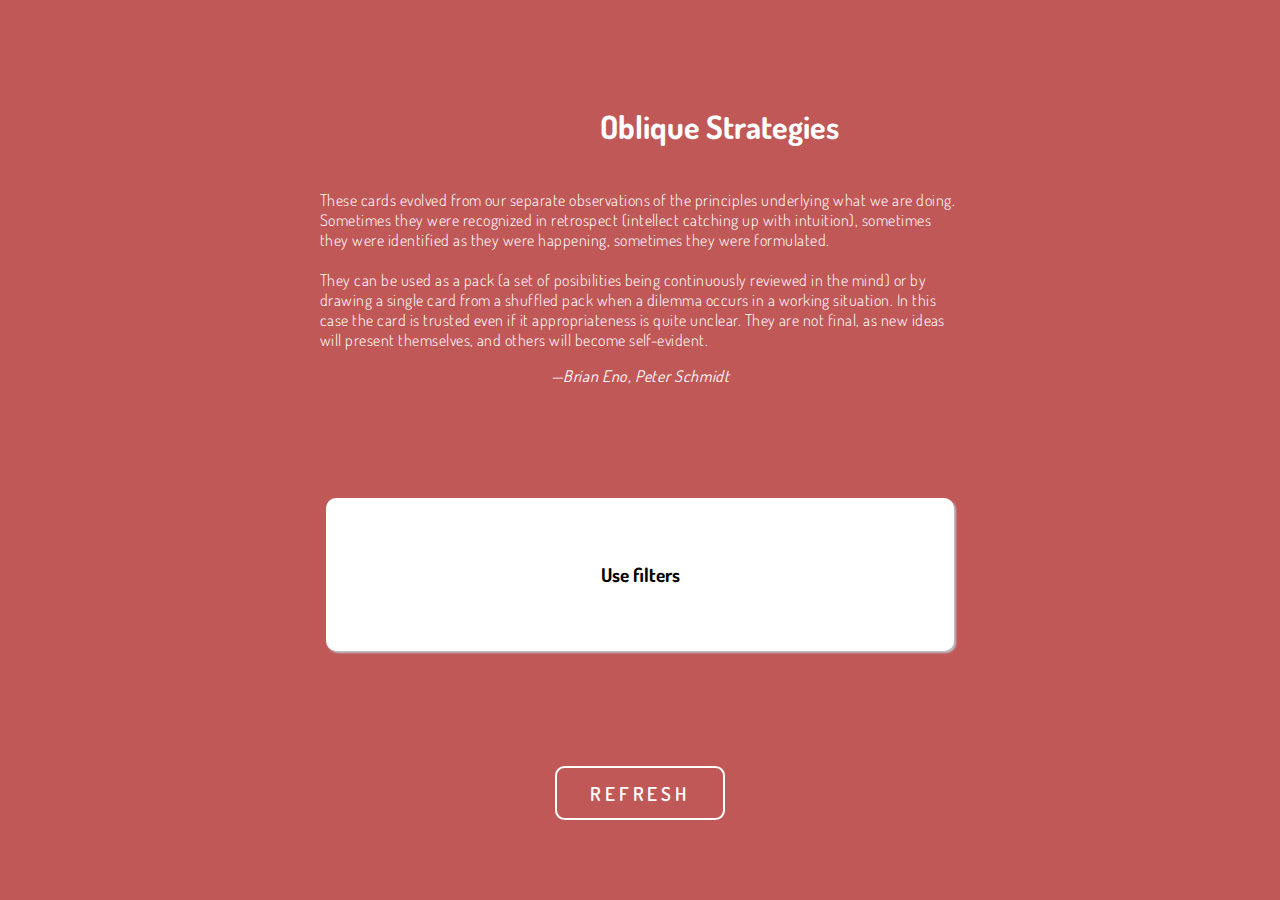
==== Oblique Strategies/index.html @ 74223ce1 "os" ====
<html>

	<head>
	
		<meta charset="UTF-8">
		
		<title>	Oblique Strategies	</title> 
        
		<link rel="stylesheet" href="style.css" />
		<link href='https://fonts.googleapis.com/css?family=Dosis:400,200,300,700,500' rel='stylesheet' type='text/css'>
		<link rel="stylesheet" type="type/css" href="animate.css">
      
	
	</head>
	
	<body>
		
		<section id="flex">
        
        <header class="animated pulse">
          
        <h2>Oblique Strategies</h2>
          
          </header>
          
          <blockquote>These cards evolved from our separate observations of the principles underlying what we are doing. Sometimes they were recognized in retrospect (intellect catching up with intuition), sometimes they were identified as they were happening, sometimes they were formulated.
            
            <br>
            <br>

          They can be used as a pack (a set of posibilities being continuously reviewed in the mind) or by drawing a single card from a shuffled pack when a dilemma occurs in a working situation. In this case the card is trusted even if it appropriateness is quite unclear. They are not final, as new ideas will present themselves, and others will become self-evident.</blockquote>

          <cite>—Brian Eno, Peter Schmidt</cite>
		
		<script>

<!-- selecting a random array item -->
					
		var selectCard = [
			
	"Abandon desire",
	"Abandon normal instructions",
	"Accept advice",
	"Adding on",
	"A line has two sides",
	"Always the first steps",
	"Ask people to work against their better judgement",
	"Ask your body",
	"Be dirty",
	"Be extravagant",
	"Be less critical",
	"Breathe more deeply",
	"Bridges -build -burn",
	"Change ambiguities to specifics",
	"Change nothing and continue consistently",
	"Change specifics to ambiguities",
	"Consider transitions",
	"Courage!",
	"Cut a vital connection",
	"Decorate, decorate",
	"Destroy nothing; destroy the most important thing",
	"Discard an axiom",
	"Disciplined self-indulgence",
	"Discover your formulas and abandon them",
	"Display your talent",
	"Distort time",
	"Do nothing for as long as possible",
	"Don’t avoid what is easy",
	"Don’t break the silence",
	"Don’t stress one thing more than another",
	"Do something boring",
	"Do something sudden, destructive and unpredictable",
	"Do the last thing first",
	"Do the words need changing?",
	"Emphasise differences",
	"Emphasise the flaws",
	"Faced with a choice, do both (From Dieter Rot.)",
	"Find a safe part and use it as an anchor",
	"Give the game away",
	"Give way to your worst impulse",
	"Go outside. Shut the door.",
	"Go to an extreme, come part way back",
	"How would someone else do it?",
	"How would you have done it?",
	"In total darkness, or in a very large room, very quietly",
	"Is it finished?",
	"Is something missing?",
	"Is the style right?",
	"It is simply a matter or work",
	"Just carry on",
	"Listen to the quiet voice",
	"Look at the order in which you do things",
	"Magnify the most difficult details",
	"Make it more sensual",
	"Make what’s perfect more human",
	"Move towards the unimportant",
	"Not building a wall; making a brick",
	"Once the search has begun, something will be found",
	"Only a part, not the whole",
	"Only one element of each kind",
	"Openly resist change",
	"Pae White’s non-blank graphic metacard",
	"Question the heroic",
	"Remember quiet evenings",
	"Remove a restriction",
	"Repetition is a form of change",
	"Retrace your steps",
	"Reverse",
	"Simple Subtraction",
	"Slow preparation, fast execution",
	"State the problem as clearly as possible",
	"Take a break",
	"Take away the important parts",
	"The inconsistency principle",
	"The most easily forgotten thing is the most important",
	"Think –inside the work -outside the work",
	"Tidy up",
	"Try faking it (From Stewart Brand.)",
	"Turn it upside down",
	"Use an old idea",
	"Use cliches",
	"Use filters",
	"Use something nearby as a model",
	"Use ‘unqualified’ people",
	"Use your own ideas",
	"Voice your suspicions",
	"Water",
	"What context would look right?",
	"What is the simplest solution?",
	"What mistakes did you make last time?",
	"What to increase? What to reduce? What to maintain?",
	"What were you really thinking about just now?",
	"What wouldn’t you do?",
	"What would your closest friend do?",
	"When is it for?",
	"Where is the edge?",
	"Which parts can be grouped?",
	"Work at a different speed",
	"Would anyone want it?",
	"Your mistake was a hidden intention",
	"Use fewer notes",
	"Use filters",
	"Use ‘unqualified’ people",
	"Water",
	"What are you really thinking about just now? Incorporate",
	"What is the reality of the situation?",
	"What mistakes did you make last time?",
	"What would your closest friend do?",
	"What wouldn’t you do?",
	"Work at a different speed",
	"You are an engineer",
	"You can only make one dot at a time",
	"You don’t have to be ashamed of using your own ideas"];
			
		var todaysCard = selectCard[Math.floor(Math.random() * 112)];
		
		document.write('<div class="card animated flipInX"><h1>' + todaysCard + '</h1></div>');

		</script>
      
          <section id="animated fadeIn">
      
      <a href="index.html" class="ghost_btn" >REFRESH</a>
      
        
          </section>
          
      </section>
			
	</body>


</html>
---- Oblique Strategies/style.css ----
body{
  margin: 0;
  padding: 0;

  font-family: 'Dosis', sans-serif;
  background-color: #C15858;

}

header{
    width: 100%;
    padding-left: 75em;
}

#flex{
  display: flex;
  align-items: center;
  justify-content: center;
  flex-direction: column;
  height: 100vh;
}
	
h1{
  font-size: 1.2em;
  align-items: center;
  justify-content: center;
    margin: 0;
	padding: 0;
	display: flex;        
}

h2{
  font-weight: 700;
    font-size: 2em;
    float: left;
  color: #fff;

}
			
.card{  
  border-radius: 10px;
  background: #fff;
  padding: 5%;
  box-shadow: 2px 2px 2px #bdc3c7;
  transform: scale(1);
  transition: all 0.3s ease-in-out;
  width: 500px;

}
		
.card:hover{
  transform: scale(1.05);
				
}

blockquote{
  width: 50%;
  color: #fff;
  font-weight: 300;
  letter-spacing: 0.03em;

}

cite{
  color:#fff;
  margin-bottom: 7em;
  letter-spacing: 0.04em;
}

a{
  align-items: center;
  justify-content: center;
  margin-top: 6em;
  display: inline-block;
  text-decoration: none;
  font-size: 1.2em;
  font-weight:600;
  color: #fff ;
  border: 2px solid #fff;
  padding: 0.65em 1.7em;
  overflow: hidden;
  border-radius: 0.5em;
  letter-spacing: 0.2em;
  transition: all 0.6s ease 0s;
  letter-spacing: 0.2em;
}

a:hover{
  background:#fff;color: #000;
 
}
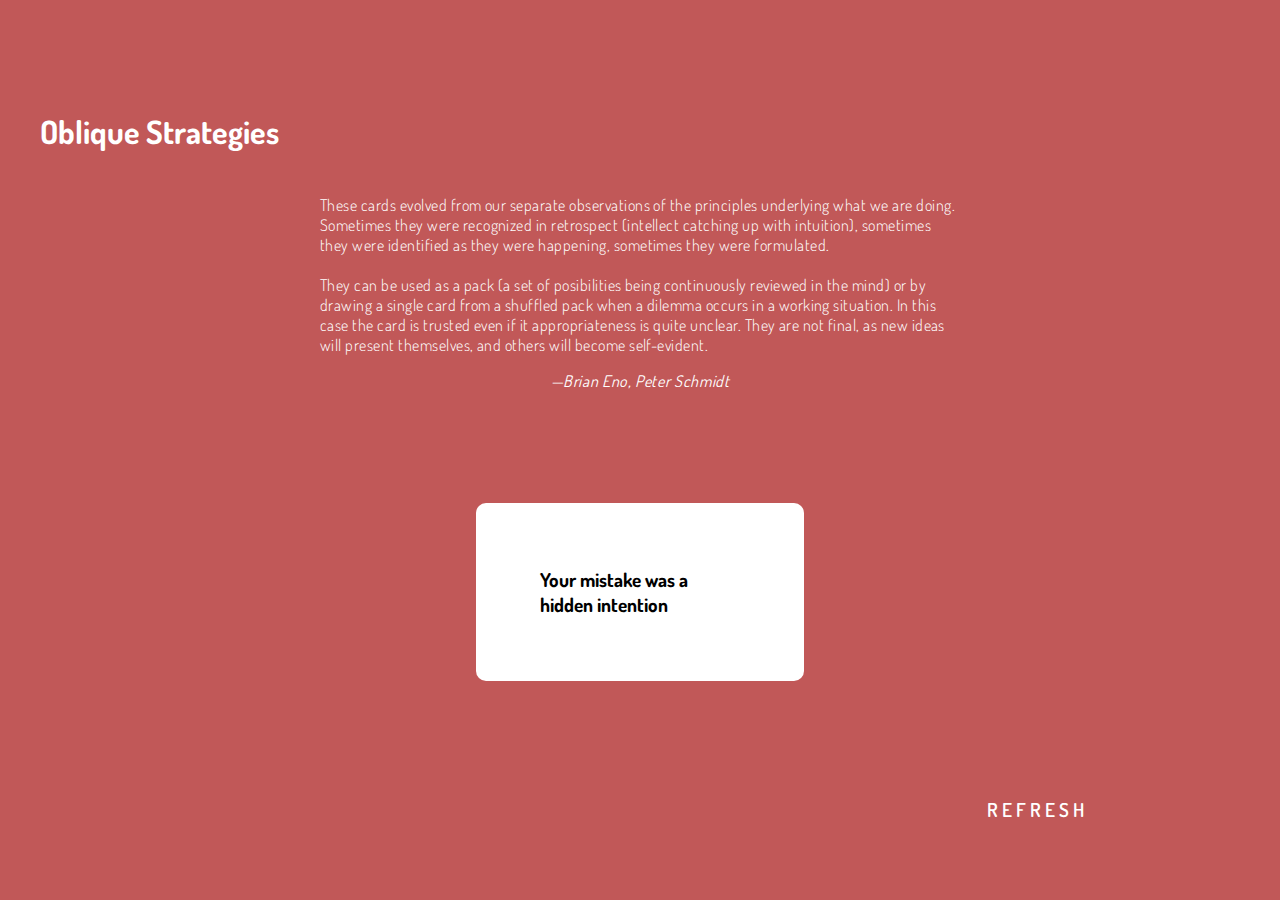
==== commit 2c9aa381: "compress" ====
--- a/Oblique Strategies/index.html
+++ b/Oblique Strategies/index.html
@@ -158,14 +158,15 @@
 
 		</script>
       
-          <section id="animated fadeIn">
+          
+      </section>
+        
+        <section id="btn" class="animated fadeIn">
       
       <a href="index.html" class="ghost_btn" >REFRESH</a>
       
         
           </section>
-          
-      </section>
 			
 	</body>
 
--- a/Oblique Strategies/style.css
+++ b/Oblique Strategies/style.css
@@ -1,91 +1 @@
-body{
-  margin: 0;
-  padding: 0;
-
-  font-family: 'Dosis', sans-serif;
-  background-color: #C15858;
-
-}
-
-header{
-    width: 100%;
-    padding-left: 75em;
-}
-
-#flex{
-  display: flex;
-  align-items: center;
-  justify-content: center;
-  flex-direction: column;
-  height: 100vh;
-}
-	
-h1{
-  font-size: 1.2em;
-  align-items: center;
-  justify-content: center;
-    margin: 0;
-	padding: 0;
-	display: flex;        
-}
-
-h2{
-  font-weight: 700;
-    font-size: 2em;
-    float: left;
-  color: #fff;
-
-}
-			
-.card{  
-  border-radius: 10px;
-  background: #fff;
-  padding: 5%;
-  box-shadow: 2px 2px 2px #bdc3c7;
-  transform: scale(1);
-  transition: all 0.3s ease-in-out;
-  width: 500px;
-
-}
-		
-.card:hover{
-  transform: scale(1.05);
-				
-}
-
-blockquote{
-  width: 50%;
-  color: #fff;
-  font-weight: 300;
-  letter-spacing: 0.03em;
-
-}
-
-cite{
-  color:#fff;
-  margin-bottom: 7em;
-  letter-spacing: 0.04em;
-}
-
-a{
-  align-items: center;
-  justify-content: center;
-  margin-top: 6em;
-  display: inline-block;
-  text-decoration: none;
-  font-size: 1.2em;
-  font-weight:600;
-  color: #fff ;
-  border: 2px solid #fff;
-  padding: 0.65em 1.7em;
-  overflow: hidden;
-  border-radius: 0.5em;
-  letter-spacing: 0.2em;
-  transition: all 0.6s ease 0s;
-  letter-spacing: 0.2em;
-}
-
-a:hover{
-  background:#fff;color: #000;
- 
-}+body{ margin: 0; padding: 0; font-family: 'Dosis', sans-serif; background-color: #C15858;}header{ width: 100%; padding-left: 5em;}#flex{ display: flex; align-items: center; justify-content: center; flex-direction: column; height: 85vh;}h1{ font-size: 1.2em; align-items: center; justify-content: center; margin: 0;padding: 0;display: flex; }h2{ font-weight: 700; font-size: 2em; float: left; color: #fff;}.card{ float: left; border-radius: 10px; background: #fff; padding: 5%; transform: scale(1); transition: all 0.3s ease-in-out; width: 200px;}.card:hover{ transform: scale(1.05);}blockquote{ width: 50%; color: #fff; font-weight: 300; letter-spacing: 0.03em;}cite{ color:#fff; margin-bottom: 7em; letter-spacing: 0.04em;}#btn{ float: right; position: relative; margin-right: 10em;}#btn a{ align-items: center; justify-content: center; margin-top: 20px; display: inline-block; text-decoration: none; font-size: 1.2em; font-weight:600; color: #fff ; padding: 0.65em 1.7em; overflow: hidden; border-radius: 0.5em; letter-spacing: 0.2em; transition: all 0.6s ease 0s; letter-spacing: 0.2em;}#btn a:hover{ background:#fff;color: #000; }